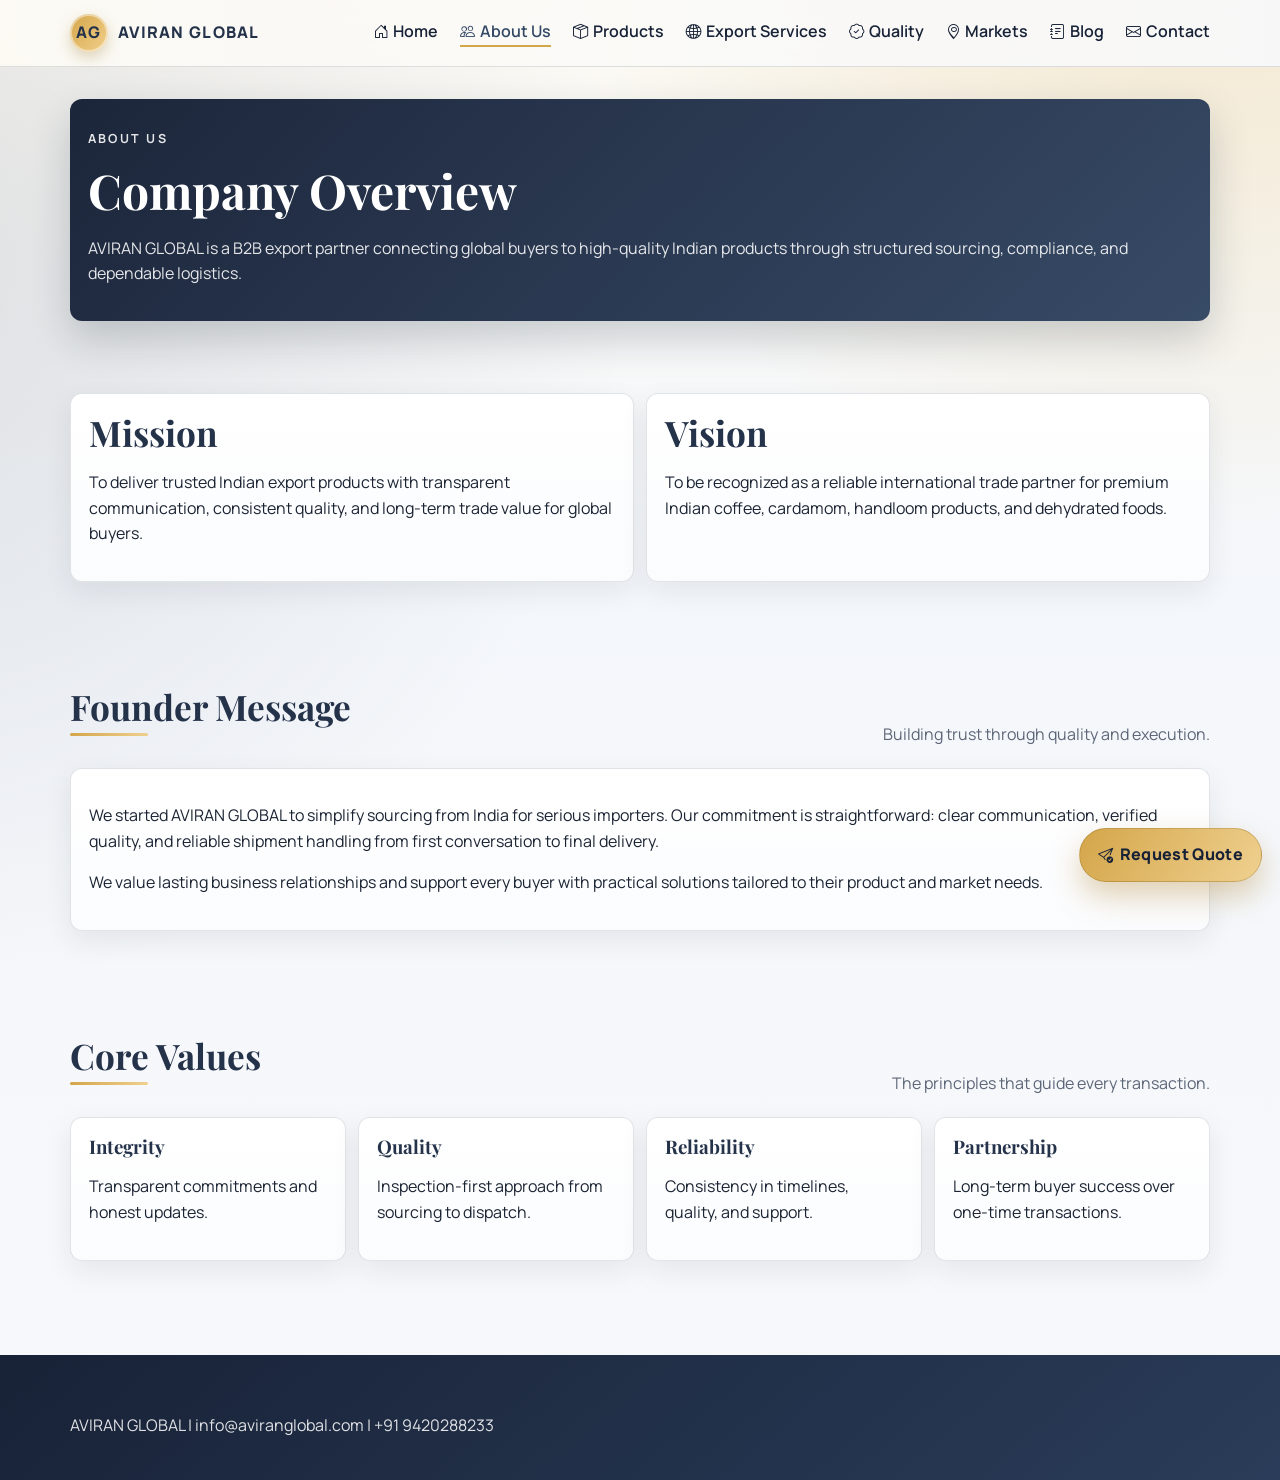
==== about.html @ 0779ff57 "Add new pages and lead handling functionality - Implement lead-handler.php for processing lead submi" ====
<!DOCTYPE html>
<html lang="en">
<head>
  <meta charset="UTF-8" />
  <meta name="viewport" content="width=device-width, initial-scale=1.0" />
  <title>About Us | AVIRAN GLOBAL</title>
  <meta name="description" content="Learn about AVIRAN GLOBAL, our mission, vision, founder message, and core values that drive trusted international exports from India." />
  <meta name="keywords" content="About AVIRAN GLOBAL, export company India, mission vision export, founder message" />
  <meta name="author" content="AVIRAN GLOBAL" />
  <meta name="robots" content="index, follow" />
  <meta name="theme-color" content="#24324A" />
  <link rel="canonical" href="https://www.aviranglobal.com/about.html" />
  <meta property="og:type" content="website" />
  <meta property="og:site_name" content="AVIRAN GLOBAL" />
  <meta property="og:title" content="About Us | AVIRAN GLOBAL" />
  <meta property="og:description" content="Trusted B2B export partner connecting global buyers with premium Indian products." />
  <meta property="og:url" content="https://www.aviranglobal.com/about.html" />
  <meta property="og:locale" content="en_US" />
  <meta name="twitter:card" content="summary_large_image" />
  <meta name="twitter:title" content="About Us | AVIRAN GLOBAL" />
  <meta name="twitter:description" content="Our story, values, and commitment to quality exports for global buyers." />
  <link rel="preconnect" href="https://fonts.googleapis.com" />
  <link rel="preconnect" href="https://fonts.gstatic.com" crossorigin />
  <link href="https://fonts.googleapis.com/css2?family=Manrope:wght@400;500;600;700;800&family=Playfair+Display:wght@600;700;800&display=swap" rel="stylesheet" />
  <link rel="stylesheet" href="assets/css/styles.css" />
  <link rel="icon" type="image/svg+xml" href="assets/img/favicon.svg" />
  <link rel="shortcut icon" href="assets/img/favicon.svg" />
</head>
<body>
  <header class="site-header">
    <div class="container nav-wrap">
      <a href="index.html" class="brand"><span class="brand-mark">AG</span><span>AVIRAN GLOBAL</span></a>
      <button class="menu-toggle" aria-expanded="false" data-menu-toggle>Menu</button>
      <nav class="main-nav" data-nav>
        <a href="index.html">Home</a><a class="active" href="about.html">About Us</a><a href="products.html">Products</a><a href="export-services.html">Export Services</a><a href="quality-assurance.html">Quality</a><a href="markets.html">Markets</a><a href="blog.html">Blog</a><a href="contact.html">Contact</a>
      </nav>
    </div>
  </header>

  <main>
    <section class="page-hero">
      <div class="container"><article class="card reveal"><p class="eyebrow">About Us</p><h1>Company Overview</h1><p>AVIRAN GLOBAL is a B2B export partner connecting global buyers to high-quality Indian products through structured sourcing, compliance, and dependable logistics.</p></article></div>
    </section>

    <section>
      <div class="container grid-2 reveal">
        <article class="card"><h2>Mission</h2><p>To deliver trusted Indian export products with transparent communication, consistent quality, and long-term trade value for global buyers.</p></article>
        <article class="card"><h2>Vision</h2><p>To be recognized as a reliable international trade partner for premium Indian coffee, cardamom, handloom products, and dehydrated foods.</p></article>
      </div>
    </section>

    <section>
      <div class="container reveal">
        <div class="section-head"><h2>Founder Message</h2><p>Building trust through quality and execution.</p></div>
        <article class="card"><p>We started AVIRAN GLOBAL to simplify sourcing from India for serious importers. Our commitment is straightforward: clear communication, verified quality, and reliable shipment handling from first conversation to final delivery.</p><p>We value lasting business relationships and support every buyer with practical solutions tailored to their product and market needs.</p></article>
      </div>
    </section>

    <section>
      <div class="container reveal">
        <div class="section-head"><h2>Core Values</h2><p>The principles that guide every transaction.</p></div>
        <div class="grid-4">
          <article class="card"><h3>Integrity</h3><p>Transparent commitments and honest updates.</p></article>
          <article class="card"><h3>Quality</h3><p>Inspection-first approach from sourcing to dispatch.</p></article>
          <article class="card"><h3>Reliability</h3><p>Consistency in timelines, quality, and support.</p></article>
          <article class="card"><h3>Partnership</h3><p>Long-term buyer success over one-time transactions.</p></article>
        </div>
      </div>
    </section>
  </main>

  <footer class="site-footer"><div class="container"><p>AVIRAN GLOBAL | info@aviranglobal.com | +91 9420288233</p></div></footer>
  <script src="assets/js/main.js"></script>
</body>
</html>
---- assets/css/styles.css ----
:root {
  --navy: #24324a;
  --navy-deep: #182237;
  --navy-soft: #334865;
  --gold: #d4a64a;
  --gold-soft: #efd08f;
  --white: #ffffff;
  --light: #f7f8fa;
  --light-warm: #fcfaf4;
  --text: #1b2433;
  --muted: #5d6677;
  --success: #2d8a5b;
  --radius: 18px;
  --radius-sm: 12px;
  --shadow: 0 18px 46px rgba(22, 35, 56, 0.14);
  --shadow-soft: 0 10px 28px rgba(20, 34, 55, 0.08);
  --container: min(1140px, 92vw);
}

* {
  box-sizing: border-box;
}

html {
  scroll-behavior: smooth;
}

body {
  margin: 0;
  font-family: "Manrope", "Segoe UI", sans-serif;
  color: var(--text);
  background:
    radial-gradient(circle at 95% -8%, rgba(212, 166, 74, 0.24), transparent 33%),
    radial-gradient(circle at -8% 18%, rgba(36, 50, 74, 0.12), transparent 40%),
    linear-gradient(180deg, var(--light-warm) 0%, #f4f7fb 40%, var(--light) 100%);
  line-height: 1.6;
}

img {
  max-width: 100%;
  display: block;
}

a {
  color: inherit;
  text-decoration: none;
}

.link-with-icon {
  display: inline-flex;
  align-items: center;
  gap: 0.4rem;
}

.link-with-icon .bi {
  font-size: 0.95em;
  line-height: 1;
}

.container {
  width: var(--container);
  margin: 0 auto;
}

.site-header {
  position: sticky;
  top: 0;
  z-index: 40;
  backdrop-filter: blur(12px);
  background: linear-gradient(90deg, rgba(252, 250, 244, 0.92), rgba(247, 248, 250, 0.92));
  border-bottom: 1px solid rgba(36, 50, 74, 0.14);
}

.nav-wrap {
  display: flex;
  align-items: center;
  justify-content: space-between;
  padding: 14px 0;
}

.brand {
  display: flex;
  gap: 10px;
  align-items: center;
  font-weight: 800;
  letter-spacing: 0.08em;
  color: var(--navy);
}

.brand-mark {
  width: 38px;
  height: 38px;
  border-radius: 50%;
  background: linear-gradient(130deg, var(--gold), #f2d08c);
  display: grid;
  place-items: center;
  color: var(--navy);
  font-weight: 900;
  box-shadow: inset 0 0 0 2px rgba(255, 255, 255, 0.45), 0 6px 14px rgba(149, 111, 29, 0.28);
}

.main-nav {
  display: flex;
  gap: 22px;
  align-items: center;
  color: var(--navy);
  font-weight: 600;
}

.main-nav a {
  position: relative;
  padding-bottom: 3px;
  color: var(--navy-deep);
}

.main-nav a.link-with-icon {
  gap: 0.3rem;
}

.main-nav a::after {
  content: "";
  position: absolute;
  left: 0;
  bottom: 0;
  width: 0;
  height: 2px;
  background: var(--gold);
  transition: width 0.3s ease;
}

.main-nav a:hover::after,
.main-nav a.active::after {
  width: 100%;
}

.main-nav a:hover,
.main-nav a.active {
  color: var(--navy-soft);
}

.menu-toggle {
  display: none;
  border: 1px solid rgba(36, 50, 74, 0.3);
  background: var(--white);
  padding: 10px 14px;
  border-radius: 10px;
  font-weight: 700;
}

.btn {
  display: inline-block;
  padding: 12px 18px;
  border-radius: 999px;
  font-weight: 700;
  border: 2px solid transparent;
  transition: transform 0.2s ease, box-shadow 0.2s ease, background 0.2s ease;
}

.btn.link-with-icon {
  display: inline-flex;
  align-items: center;
  justify-content: center;
  gap: 0.45rem;
}

.btn:hover {
  transform: translateY(-2px);
  box-shadow: 0 10px 20px rgba(36, 50, 74, 0.15);
}

.btn-primary {
  background: linear-gradient(120deg, var(--gold) 0%, var(--gold-soft) 100%);
  color: var(--navy-deep);
  box-shadow: 0 12px 24px rgba(180, 134, 40, 0.28);
}

.btn-secondary {
  border-color: rgba(24, 34, 55, 0.72);
  color: var(--navy-deep);
  background: rgba(255, 255, 255, 0.9);
}

.hero {
  padding: 36px 0 25px;
}

.hero-grid {
  display: grid;
  grid-template-columns: 1.1fr 0.9fr;
  gap: 24px;
  align-items: stretch;
}

.hero-copy {
  background: linear-gradient(155deg, rgba(24, 34, 55, 0.98), rgba(34, 50, 79, 0.95));
  border-radius: var(--radius);
  color: var(--white);
  padding: 40px;
  box-shadow: var(--shadow);
  position: relative;
  overflow: hidden;
}

.hero-copy::before {
  content: "";
  position: absolute;
  width: 260px;
  height: 260px;
  right: -80px;
  top: -60px;
  background: radial-gradient(circle, rgba(212, 166, 74, 0.3), transparent 70%);
}

.hero-copy::after {
  content: "";
  position: absolute;
  inset: 0;
  background: linear-gradient(120deg, transparent 0%, rgba(255, 255, 255, 0.04) 55%, transparent 100%);
  pointer-events: none;
}

.eyebrow {
  text-transform: uppercase;
  font-weight: 700;
  letter-spacing: 0.18em;
  color: rgba(255, 255, 255, 0.76);
  font-size: 0.78rem;
}

h1,
h2,
h3,
h4 {
  font-family: "Playfair Display", Georgia, serif;
  line-height: 1.2;
  margin: 0 0 12px;
}

h1 {
  font-size: clamp(2rem, 4vw, 3rem);
}

h2 {
  font-size: clamp(1.65rem, 3vw, 2.2rem);
  color: var(--navy);
}

.hero p {
  color: rgba(255, 255, 255, 0.86);
  margin-bottom: 22px;
}

.hero-actions {
  display: flex;
  flex-wrap: wrap;
  gap: 12px;
}

.hero-visual {
  border-radius: var(--radius);
  min-height: 100%;
  padding: 22px;
  background: linear-gradient(165deg, #ffffff 0%, #edf3fb 65%, #fdf6e7 100%);
  border: 1px solid rgba(36, 50, 74, 0.14);
  box-shadow: var(--shadow);
  display: flex;
  flex-direction: column;
  gap: 10px;
}

.hero-photo-wrap {
  border-radius: 12px;
  overflow: hidden;
  border: 1px solid rgba(36, 50, 74, 0.16);
  margin-bottom: 6px;
}

.hero-photo {
  width: 100%;
  height: 168px;
  object-fit: cover;
  object-position: center;
  display: block;
}

.hero-photo-strip {
  display: grid;
  grid-template-columns: repeat(2, 1fr);
  gap: 8px;
}

.hero-photo-sm {
  width: 100%;
  height: 88px;
  border-radius: 10px;
  object-fit: cover;
  border: 1px solid rgba(36, 50, 74, 0.14);
}

.hero-visual h2 {
  margin-top: 2px;
}

.hero-visual p {
  color: #354760;
  margin: 0;
}

.stat-grid {
  display: grid;
  grid-template-columns: repeat(2, 1fr);
  gap: 12px;
  margin-top: 8px;
}

.stat {
  border-radius: var(--radius-sm);
  background: linear-gradient(180deg, #ffffff, #f6f9ff);
  border: 1px solid rgba(36, 50, 74, 0.14);
  padding: 14px;
}

.stat strong {
  display: block;
  font-size: 1.3rem;
  color: var(--navy);
}

.quick-cta {
  margin: 24px 0 0;
  background: linear-gradient(140deg, rgba(19, 30, 50, 0.92), rgba(33, 47, 73, 0.9));
  border: 1px solid rgba(212, 166, 74, 0.5);
  border-radius: var(--radius-sm);
  padding: 18px;
  box-shadow: 0 12px 26px rgba(8, 15, 28, 0.35);
}

.quick-cta strong {
  color: #f5dba8;
  font-size: 1.02rem;
}

.quick-cta p {
  color: rgba(255, 255, 255, 0.88);
  margin: 8px 0 14px;
}

.quick-cta .btn-primary {
  box-shadow: none;
}

.trust-strip-wrap {
  padding: 18px 0 26px;
}

.trust-strip {
  border: 1px solid rgba(36, 50, 74, 0.14);
  border-radius: var(--radius-sm);
  padding: 16px 18px;
  background: linear-gradient(120deg, #fef8ea 0%, #ffffff 45%, #edf3fb 100%);
  box-shadow: var(--shadow-soft);
  display: flex;
  gap: 14px;
  justify-content: space-between;
  align-items: center;
  flex-wrap: wrap;
}

.trust-strip p {
  margin: 0;
  color: var(--navy-deep);
}

.trust-points {
  display: flex;
  gap: 8px;
  flex-wrap: wrap;
}

.trust-points span {
  padding: 7px 11px;
  border-radius: 999px;
  border: 1px solid rgba(36, 50, 74, 0.16);
  background: rgba(255, 255, 255, 0.82);
  color: var(--navy);
  font-weight: 700;
  font-size: 0.84rem;
}

main section {
  padding: 52px 0;
}

.section-soft {
  background: linear-gradient(180deg, rgba(255, 255, 255, 0.72), rgba(247, 250, 255, 0.72));
  border-top: 1px solid rgba(36, 50, 74, 0.06);
  border-bottom: 1px solid rgba(36, 50, 74, 0.06);
}

.section-head {
  display: flex;
  justify-content: space-between;
  gap: 20px;
  align-items: end;
  margin-bottom: 20px;
}

.section-head h2 {
  position: relative;
  padding-bottom: 8px;
}

.section-head h2::after {
  content: "";
  position: absolute;
  left: 0;
  bottom: 0;
  width: 78px;
  height: 3px;
  border-radius: 999px;
  background: linear-gradient(90deg, var(--gold), var(--gold-soft));
}

.section-head p {
  margin: 0;
  max-width: 650px;
  color: var(--muted);
}

.grid-3,
.grid-4,
.grid-2 {
  display: grid;
  gap: 12px;
}

.grid-4 {
  grid-template-columns: repeat(4, 1fr);
}

.grid-3 {
  grid-template-columns: repeat(3, 1fr);
}

.grid-2 {
  grid-template-columns: repeat(2, 1fr);
}

.card {
  background: linear-gradient(180deg, #ffffff 0%, #fbfcfe 100%);
  border: 1px solid rgba(36, 50, 74, 0.13);
  border-radius: var(--radius-sm);
  padding: 18px;
  box-shadow: var(--shadow-soft);
  transition: transform 0.25s ease, box-shadow 0.25s ease, border-color 0.25s ease;
}

.card:hover {
  transform: translateY(-2px);
  border-color: rgba(36, 50, 74, 0.24);
  box-shadow: 0 13px 26px rgba(18, 31, 53, 0.1);
}

.card h3 {
  color: var(--navy);
  margin-bottom: 10px;
}

.card ul {
  margin: 0;
  padding-left: 18px;
  color: var(--muted);
}

.badge {
  display: inline-block;
  padding: 6px 10px;
  border-radius: 999px;
  font-weight: 700;
  font-size: 0.76rem;
  letter-spacing: 0.08em;
  text-transform: uppercase;
  background: linear-gradient(120deg, #f8e2b8, #f4dca7);
  color: #6d4e12;
  border: 1px solid rgba(161, 117, 30, 0.2);
}

.badge .bi {
  margin-right: 0.35rem;
  font-size: 0.95em;
  vertical-align: -0.05em;
}

.section-head h2 .bi {
  margin-right: 0.45rem;
  font-size: 0.9em;
  color: #8c671f;
  vertical-align: 0.05em;
}

.product-card {
  display: flex;
  flex-direction: column;
  height: 100%;
}

.product-thumb {
  width: 100%;
  height: 126px;
  object-fit: cover;
  object-position: center;
  border-radius: 10px;
  margin-bottom: 12px;
  border: 1px solid rgba(36, 50, 74, 0.12);
  filter: saturate(0.92) contrast(1.03);
}

.product-card h3 {
  min-height: 58px;
}

.product-card ul {
  flex: 1;
}

.product-card-action {
  margin: 14px 0 0;
}

.product-card-action .btn {
  min-width: 140px;
  text-align: center;
}

.product-page-thumb {
  width: 100%;
  height: 180px;
  object-fit: cover;
  object-position: center;
  border-radius: 10px;
  margin-bottom: 12px;
  border: 1px solid rgba(36, 50, 74, 0.12);
  filter: saturate(0.92) contrast(1.03);
}

.market-map {
  background: linear-gradient(155deg, #ffffff 0%, #eef3fb 62%, #fff7e7 100%);
  border-radius: var(--radius-sm);
  padding: 26px;
  border: 1px solid rgba(36, 50, 74, 0.14);
  position: relative;
}

.market-map::before {
  content: "";
  position: absolute;
  inset: 8px;
  border: 1px dashed rgba(36, 50, 74, 0.18);
  border-radius: 14px;
  pointer-events: none;
}

.market-map iframe,
.market-map p,
.market-map a {
  position: relative;
  z-index: 2;
}

.region-list {
  display: grid;
  grid-template-columns: repeat(5, 1fr);
  gap: 10px;
  margin-top: 18px;
}

.region-list span {
  text-align: center;
  padding: 10px;
  background: var(--white);
  border-radius: 10px;
  border: 1px solid rgba(36, 50, 74, 0.1);
  font-weight: 600;
}

.market-showcase {
  display: grid;
  grid-template-columns: 1.2fr 0.8fr;
  gap: 12px;
}

.world-stage {
  position: relative;
  min-height: 300px;
  border-radius: var(--radius-sm);
  border: 1px solid rgba(36, 50, 74, 0.16);
  background:
    linear-gradient(165deg, #f7fbff 0%, #edf4ff 60%, #fff7e8 100%),
    repeating-linear-gradient(
      90deg,
      rgba(36, 50, 74, 0.06) 0,
      rgba(36, 50, 74, 0.06) 1px,
      transparent 1px,
      transparent 40px
    ),
    repeating-linear-gradient(
      0deg,
      rgba(36, 50, 74, 0.05) 0,
      rgba(36, 50, 74, 0.05) 1px,
      transparent 1px,
      transparent 34px
    );
  box-shadow: var(--shadow-soft);
  overflow: hidden;
}

.map-glow {
  position: absolute;
  width: 320px;
  height: 320px;
  right: -90px;
  top: -90px;
  background: radial-gradient(circle, rgba(212, 166, 74, 0.16), transparent 72%);
  z-index: 1;
}

.world-map-real {
  position: absolute;
  inset: 12px;
  width: calc(100% - 24px);
  height: calc(100% - 24px);
  display: block;
  z-index: 2;
  object-fit: contain;
  filter: contrast(1.14) saturate(0.55) brightness(0.95);
  opacity: 0.86;
}

.trade-chip {
  position: absolute;
  right: 14px;
  top: 14px;
  display: inline-flex;
  gap: 0.35rem;
  align-items: center;
  padding: 7px 10px;
  border-radius: 999px;
  background: rgba(24, 34, 55, 0.9);
  color: #f2d9a6;
  border: 1px solid rgba(212, 166, 74, 0.45);
  font-size: 0.74rem;
  font-weight: 700;
  z-index: 5;
}

.market-side {
  border-radius: var(--radius-sm);
  border: 1px solid rgba(36, 50, 74, 0.14);
  background: linear-gradient(160deg, #ffffff 0%, #f1f6ff 60%, #fff8ea 100%);
  box-shadow: var(--shadow-soft);
  padding: 20px;
  display: flex;
  flex-direction: column;
  gap: 14px;
}

.modern-regions {
  grid-template-columns: 1fr;
  gap: 8px;
}

.modern-regions span {
  display: inline-flex;
  align-items: center;
  justify-content: flex-start;
  gap: 0.45rem;
}

.spotlight-grid {
  display: grid;
  grid-template-columns: repeat(3, 1fr);
  gap: 12px;
}

.spotlight-card {
  padding: 20px;
  border-radius: var(--radius-sm);
  border: 1px solid rgba(36, 50, 74, 0.15);
  background: linear-gradient(160deg, #ffffff 0%, #f2f7ff 64%, #fef5e2 100%);
  box-shadow: var(--shadow-soft);
}

.spotlight-card h3 {
  color: var(--navy-deep);
}

.spotlight-card p {
  color: var(--muted);
}

.timeline {
  counter-reset: steps;
  display: grid;
  gap: 14px;
}

.timeline-item {
  position: relative;
  background: linear-gradient(90deg, #ffffff, #f7faff);
  border: 1px solid rgba(36, 50, 74, 0.14);
  border-radius: 12px;
  padding: 16px 18px 16px 58px;
}

.timeline-item::before {
  counter-increment: steps;
  content: counter(steps);
  position: absolute;
  left: 14px;
  top: 50%;
  transform: translateY(-50%);
  width: 30px;
  height: 30px;
  border-radius: 50%;
  background: var(--navy);
  color: var(--white);
  display: grid;
  place-items: center;
  font-weight: 800;
}

.timeline-modern {
  grid-template-columns: repeat(3, minmax(0, 1fr));
  gap: 12px;
}

.timeline-modern .timeline-item {
  padding: 16px;
  min-height: 172px;
  display: flex;
  flex-direction: column;
  background: linear-gradient(160deg, #ffffff 0%, #f3f8ff 60%, #fff7e9 100%);
}

.timeline-modern .timeline-item::before {
  top: 14px;
  left: auto;
  right: 14px;
  transform: none;
  background: rgba(24, 34, 55, 0.9);
}

.timeline-modern .timeline-item h3 {
  margin: 10px 0 8px;
  font-size: 1.06rem;
  color: var(--navy-deep);
}

.timeline-modern .timeline-item p {
  margin: 0;
  color: var(--muted);
  font-size: 0.94rem;
}

.process-icon {
  width: 38px;
  height: 38px;
  border-radius: 50%;
  display: inline-flex;
  align-items: center;
  justify-content: center;
  background: linear-gradient(130deg, var(--gold), #f3d495);
  color: var(--navy-deep);
  border: 1px solid rgba(143, 102, 21, 0.25);
}

.cert-list {
  display: flex;
  flex-wrap: wrap;
  gap: 10px;
}

.cert-item {
  padding: 10px 14px;
  border-radius: 999px;
  background: linear-gradient(120deg, rgba(36, 50, 74, 0.1), rgba(36, 50, 74, 0.05));
  color: var(--navy);
  font-weight: 700;
  border: 1px solid rgba(36, 50, 74, 0.1);
}

form {
  display: grid;
  gap: 12px;
}

.form-grid {
  display: grid;
  grid-template-columns: repeat(2, 1fr);
  gap: 12px;
}

label {
  display: block;
  font-weight: 600;
  margin-bottom: 5px;
}

input,
select,
textarea {
  width: 100%;
  border: 1px solid rgba(36, 50, 74, 0.2);
  border-radius: 10px;
  padding: 11px 12px;
  font: inherit;
  background: #ffffff;
  transition: border-color 0.2s ease, box-shadow 0.2s ease;
}

input:focus,
select:focus,
textarea:focus {
  outline: none;
  border-color: rgba(212, 166, 74, 0.88);
  box-shadow: 0 0 0 3px rgba(212, 166, 74, 0.2);
}

textarea {
  min-height: 120px;
  resize: vertical;
}

.site-footer {
  margin-top: 42px;
  background: linear-gradient(140deg, #182237 0%, #22314a 56%, #2a3c59 100%);
  color: rgba(255, 255, 255, 0.86);
  padding: 42px 0 26px;
}

.footer-grid {
  display: grid;
  grid-template-columns: 1.3fr 1fr 1fr 1fr;
  gap: 20px;
}

.site-footer h4 {
  color: #f4dca9;
  margin-bottom: 10px;
}

.site-footer ul {
  list-style: none;
  padding: 0;
  margin: 0;
}

.site-footer li {
  margin: 6px 0;
}

.footer-bottom {
  margin-top: 20px;
  padding-top: 18px;
  border-top: 1px solid rgba(255, 255, 255, 0.16);
  font-size: 0.9rem;
}

.reveal {
  opacity: 0;
  transform: translateY(18px);
  transition: opacity 0.7s ease, transform 0.7s ease;
}

.reveal.show {
  opacity: 1;
  transform: translateY(0);
}

.page-hero {
  padding: 32px 0 20px;
}

.page-hero .card {
  background: linear-gradient(135deg, rgba(24, 34, 55, 0.98), rgba(45, 65, 95, 0.95));
  color: var(--white);
  border: none;
  box-shadow: 0 18px 40px rgba(22, 33, 52, 0.2);
}

.page-hero .card p {
  color: rgba(255, 255, 255, 0.88);
}

.notice {
  padding: 12px;
  border-radius: 10px;
  background: #edf8f2;
  border: 1px solid #d1eddc;
  color: #1d6f45;
  font-weight: 700;
  display: none;
}

.notice.show {
  display: block;
}

.blog-card,
.blog-detail {
  overflow: hidden;
}

.blog-detail-layout {
  display: grid;
  grid-template-columns: 1.35fr 0.65fr;
  gap: 12px;
}

.blog-image {
  width: 100%;
  height: 190px;
  object-fit: cover;
  border-radius: 10px;
  border: 1px solid rgba(36, 50, 74, 0.12);
  margin-bottom: 12px;
}

.blog-meta {
  margin: 0 0 8px;
  color: var(--muted);
  font-size: 0.86rem;
  font-weight: 700;
  letter-spacing: 0.02em;
}

.blog-detail {
  max-width: 900px;
}

.blog-detail h2 {
  margin-top: 4px;
}

.blog-detail p {
  color: #32465f;
}

.blog-side-list h3 {
  margin-bottom: 10px;
}

.blog-side-list ul {
  list-style: none;
  padding: 0;
  margin: 0;
  display: grid;
  gap: 10px;
}

.blog-side-list li {
  padding: 10px;
  border-radius: 10px;
  border: 1px solid rgba(36, 50, 74, 0.12);
  background: linear-gradient(160deg, #ffffff, #f4f8ff);
}

.blog-side-list a {
  font-weight: 700;
  color: var(--navy-deep);
  display: block;
  margin-bottom: 4px;
}

.blog-side-list small {
  color: var(--muted);
}

.hero-photo,
.hero-photo-sm,
.product-thumb,
.product-page-thumb,
.blog-image {
  transition: transform 0.45s ease, filter 0.45s ease;
}

.card:hover .product-thumb,
.card:hover .product-page-thumb,
.card:hover .blog-image,
.hero-photo-wrap:hover .hero-photo,
.hero-photo-strip:hover .hero-photo-sm {
  transform: scale(1.025);
}

.icon-label {
  display: inline-flex;
  align-items: center;
  gap: 0.45rem;
}

.contact-actions {
  margin: 6px 0 14px;
}

.lead-modal {
  position: fixed;
  inset: 0;
  background: rgba(16, 26, 42, 0.64);
  display: none;
  align-items: center;
  justify-content: center;
  z-index: 120;
  padding: 18px;
}

.lead-modal.open {
  display: flex;
}

.lead-modal-card {
  width: min(520px, 95vw);
  background: #ffffff;
  border-radius: 14px;
  border: 1px solid rgba(36, 50, 74, 0.18);
  box-shadow: 0 20px 46px rgba(16, 28, 44, 0.22);
  padding: 18px;
}

.lead-modal-actions {
  display: flex;
  gap: 10px;
  flex-wrap: wrap;
  margin-top: 8px;
}

.success-modal {
  position: fixed;
  inset: 0;
  display: none;
  align-items: center;
  justify-content: center;
  padding: 18px;
  background: rgba(16, 26, 42, 0.56);
  z-index: 130;
}

.success-modal.open {
  display: flex;
  animation: fadeInSoft 0.25s ease;
}

.success-modal-card {
  width: min(460px, 95vw);
  background: #ffffff;
  border-radius: 14px;
  border: 1px solid rgba(36, 50, 74, 0.16);
  box-shadow: 0 22px 44px rgba(12, 24, 39, 0.24);
  text-align: center;
  padding: 20px 18px;
  animation: popInScale 0.32s ease;
}

.success-icon-wrap {
  position: relative;
  width: 68px;
  height: 68px;
  margin: 4px auto 10px;
  display: grid;
  place-items: center;
}

.success-icon {
  font-size: 2.35rem;
  color: #219a62;
  filter: drop-shadow(0 6px 12px rgba(33, 154, 98, 0.3));
  animation: pulseSuccess 1.2s ease;
}

.success-particles {
  position: absolute;
  inset: 0;
}

.success-particles span {
  position: absolute;
  width: 7px;
  height: 7px;
  border-radius: 50%;
  background: var(--gold);
  opacity: 0;
  animation: popParticle 0.9s ease forwards;
}

.success-particles span:nth-child(1) { left: 6px; top: 32px; animation-delay: 0.04s; }
.success-particles span:nth-child(2) { left: 18px; top: 10px; animation-delay: 0.08s; }
.success-particles span:nth-child(3) { left: 46px; top: 8px; animation-delay: 0.12s; }
.success-particles span:nth-child(4) { left: 58px; top: 30px; animation-delay: 0.16s; }
.success-particles span:nth-child(5) { left: 46px; top: 52px; animation-delay: 0.2s; }
.success-particles span:nth-child(6) { left: 18px; top: 54px; animation-delay: 0.24s; }

@keyframes fadeInSoft {
  from { opacity: 0; }
  to { opacity: 1; }
}

@keyframes popInScale {
  from { opacity: 0; transform: scale(0.93); }
  to { opacity: 1; transform: scale(1); }
}

@keyframes pulseSuccess {
  0% { transform: scale(0.65); opacity: 0; }
  60% { transform: scale(1.1); opacity: 1; }
  100% { transform: scale(1); opacity: 1; }
}

@keyframes popParticle {
  0% { opacity: 0; transform: scale(0.3) translate(0, 0); }
  30% { opacity: 1; }
  100% { opacity: 0; transform: scale(1) translate(0, -14px); }
}

.floating-quote-cta {
  position: fixed;
  right: 18px;
  bottom: 18px;
  z-index: 60;
  background: linear-gradient(120deg, var(--gold) 0%, var(--gold-soft) 100%);
  color: var(--navy-deep);
  font-weight: 800;
  letter-spacing: 0.02em;
  padding: 13px 18px;
  border-radius: 999px;
  box-shadow: 0 14px 30px rgba(169, 124, 34, 0.34);
  border: 1px solid rgba(120, 90, 24, 0.28);
  transition: transform 0.2s ease, box-shadow 0.2s ease;
}

.floating-quote-cta:hover {
  transform: translateY(-2px);
  box-shadow: 0 18px 34px rgba(169, 124, 34, 0.38);
}

@media (max-width: 1024px) {
  .hero-grid,
  .grid-4,
  .spotlight-grid,
  .market-showcase,
  .timeline-modern {
    grid-template-columns: repeat(2, 1fr);
  }

  .footer-grid {
    grid-template-columns: repeat(2, 1fr);
  }

  .region-list {
    grid-template-columns: repeat(3, 1fr);
  }
}

@media (max-width: 760px) {
  .menu-toggle {
    display: inline-block;
  }

  .main-nav {
    position: absolute;
    left: 4vw;
    right: 4vw;
    top: 72px;
    background: linear-gradient(180deg, #ffffff, #f5f7fb);
    border: 1px solid rgba(36, 50, 74, 0.16);
    border-radius: 12px;
    box-shadow: var(--shadow);
    padding: 16px;
    flex-direction: column;
    align-items: flex-start;
    display: none;
  }

  .main-nav.open {
    display: flex;
  }

  .hero-grid,
  .grid-3,
  .grid-2,
  .grid-4,
  .spotlight-grid,
  .market-showcase,
  .timeline-modern,
  .blog-detail-layout,
  .form-grid,
  .footer-grid,
  .region-list {
    grid-template-columns: 1fr;
  }

  .world-stage {
    min-height: 260px;
  }

  .hero-copy,
  .hero-visual {
    padding: 26px;
  }

  .hero-photo {
    height: 170px;
  }

  .hero-photo-sm {
    height: 82px;
  }

  .floating-quote-cta {
    right: 12px;
    bottom: 12px;
    padding: 12px 15px;
    font-size: 0.92rem;
  }

  main section {
    padding: 38px 0;
  }
}
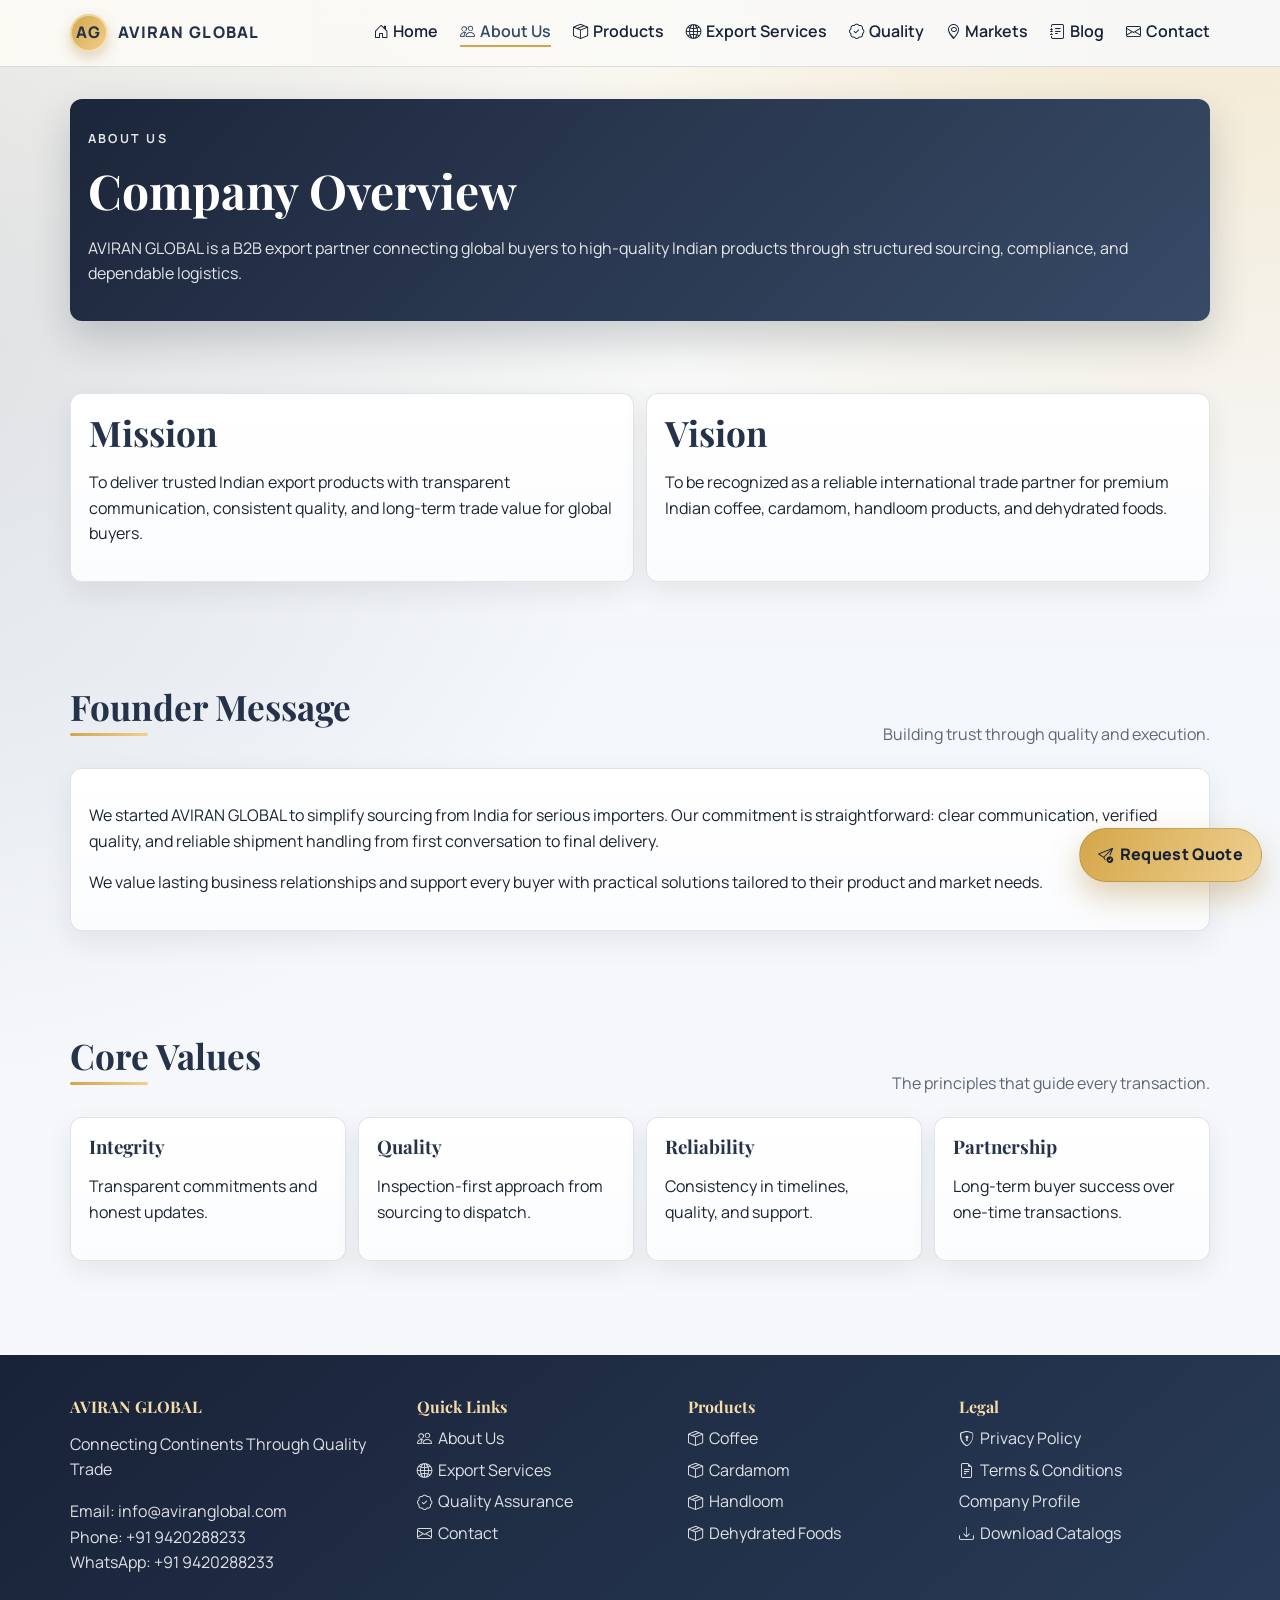
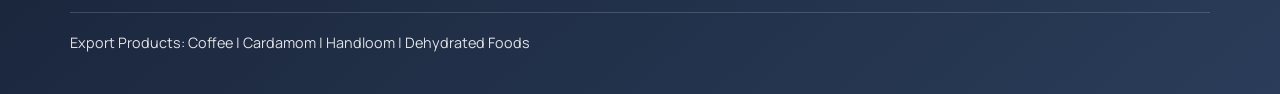
==== commit 49703f3e: "Apply unified footer across site pages" ====
--- a/about.html
+++ b/about.html
@@ -69,7 +69,45 @@
     </section>
   </main>
 
-  <footer class="site-footer"><div class="container"><p>AVIRAN GLOBAL | info@aviranglobal.com | +91 9420288233</p></div></footer>
+  <footer class="site-footer">
+    <div class="container">
+      <div class="footer-grid">
+        <div>
+          <h4>AVIRAN GLOBAL</h4>
+          <p>Connecting Continents Through Quality Trade</p>
+          <p>Email: info@aviranglobal.com<br />Phone: +91 9420288233<br />WhatsApp: +91 9420288233</p>
+        </div>
+        <div>
+          <h4>Quick Links</h4>
+          <ul>
+            <li><a href="about.html">About Us</a></li>
+            <li><a href="export-services.html">Export Services</a></li>
+            <li><a href="quality-assurance.html">Quality Assurance</a></li>
+            <li><a href="contact.html">Contact</a></li>
+          </ul>
+        </div>
+        <div>
+          <h4>Products</h4>
+          <ul>
+            <li><a href="products.html">Coffee</a></li>
+            <li><a href="products.html">Cardamom</a></li>
+            <li><a href="products.html">Handloom</a></li>
+            <li><a href="products.html">Dehydrated Foods</a></li>
+          </ul>
+        </div>
+        <div>
+          <h4>Legal</h4>
+          <ul>
+            <li><a href="privacy-policy.html">Privacy Policy</a></li>
+            <li><a href="terms-conditions.html">Terms & Conditions</a></li>
+            <li><a href="catalogs/company-profile.pdf" download>Company Profile</a></li>
+            <li><a href="catalogs/coffee-catalog.pdf" download>Download Catalogs</a></li>
+          </ul>
+        </div>
+      </div>
+      <p class="footer-bottom">Export Products: Coffee | Cardamom | Handloom | Dehydrated Foods</p>
+    </div>
+  </footer>
   <script src="assets/js/main.js"></script>
 </body>
 </html>
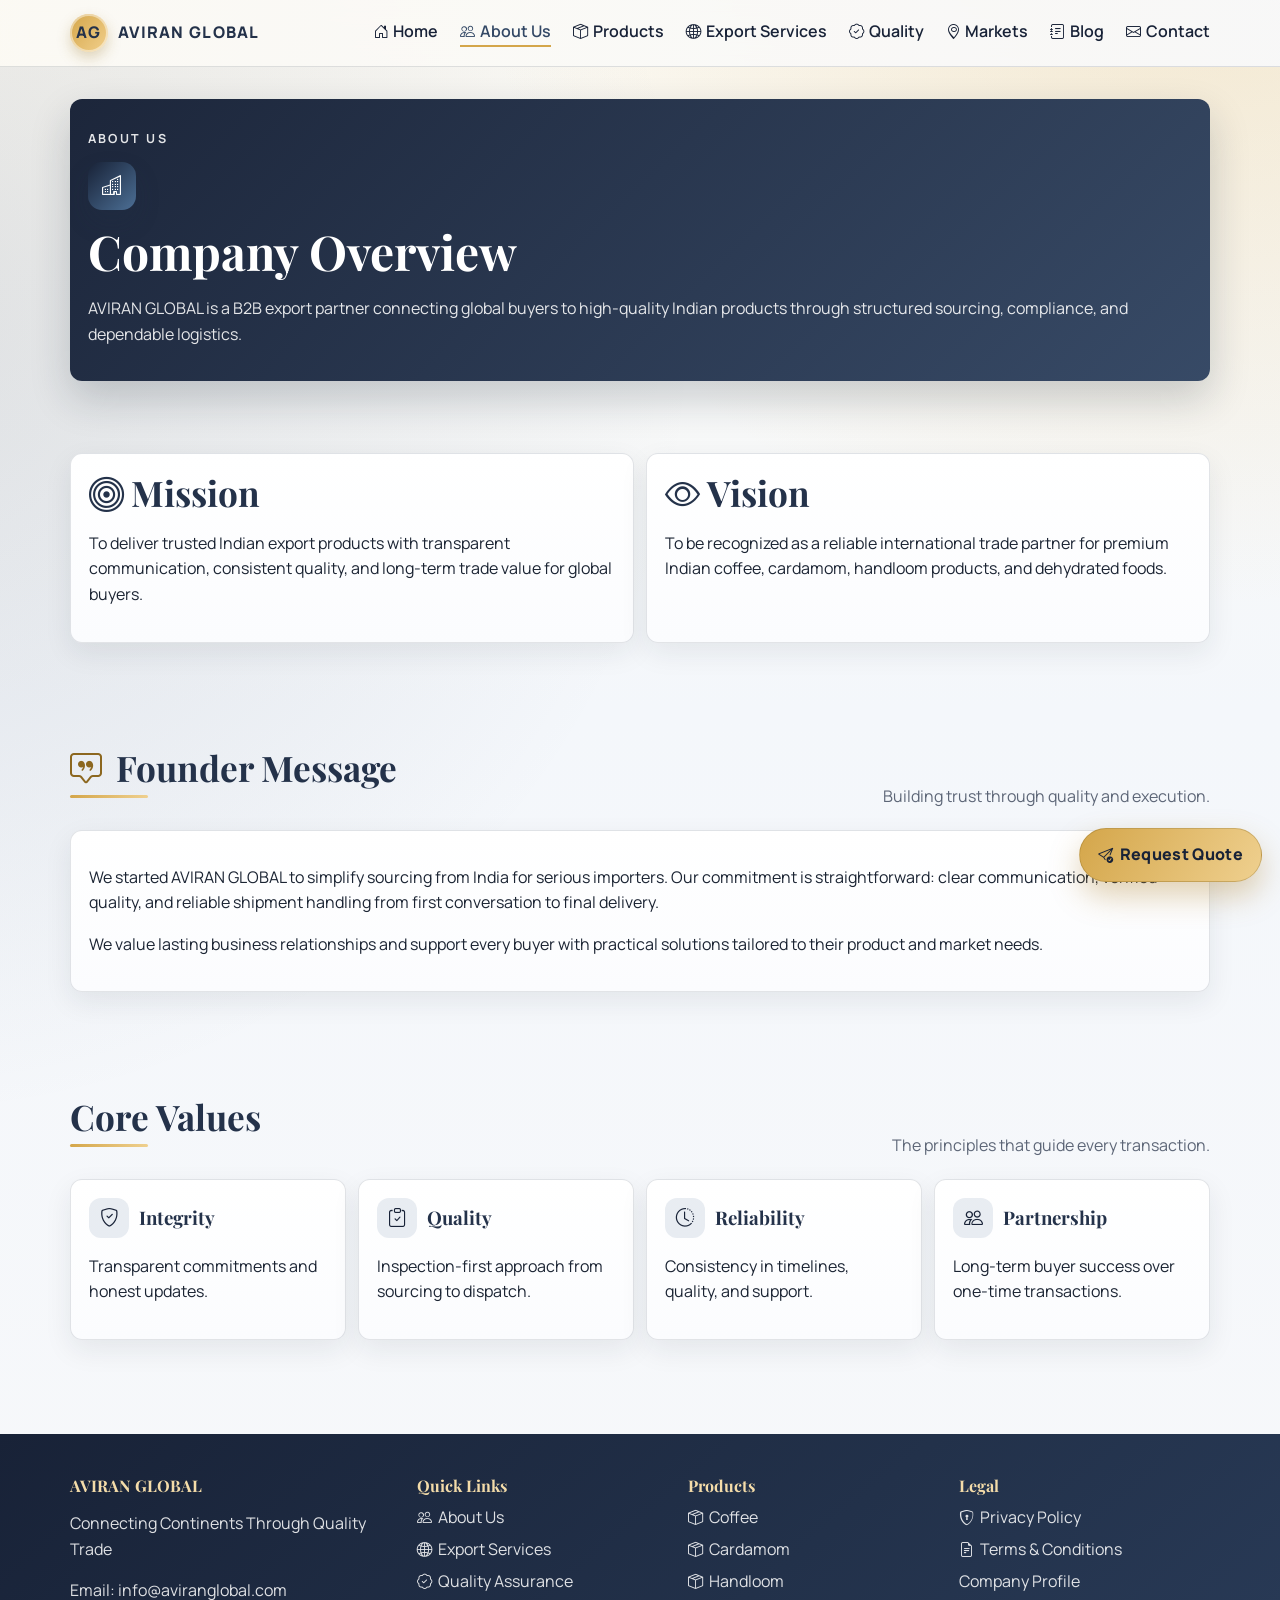
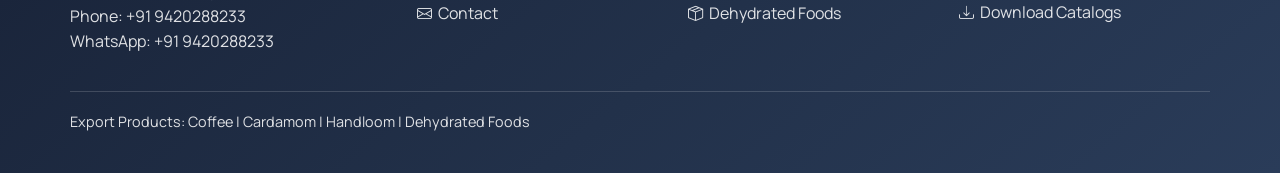
==== commit ba935c14: "Enhance site pages with Bootstrap icons and improved layout for better visual appeal" ====
--- a/about.html
+++ b/about.html
@@ -22,6 +22,7 @@
   <link rel="preconnect" href="https://fonts.googleapis.com" />
   <link rel="preconnect" href="https://fonts.gstatic.com" crossorigin />
   <link href="https://fonts.googleapis.com/css2?family=Manrope:wght@400;500;600;700;800&family=Playfair+Display:wght@600;700;800&display=swap" rel="stylesheet" />
+  <link rel="stylesheet" href="https://cdn.jsdelivr.net/npm/bootstrap-icons@1.11.3/font/bootstrap-icons.min.css" />
   <link rel="stylesheet" href="assets/css/styles.css" />
   <link rel="icon" type="image/svg+xml" href="assets/img/favicon.svg" />
   <link rel="shortcut icon" href="assets/img/favicon.svg" />
@@ -39,19 +40,32 @@
 
   <main>
     <section class="page-hero">
-      <div class="container"><article class="card reveal"><p class="eyebrow">About Us</p><h1>Company Overview</h1><p>AVIRAN GLOBAL is a B2B export partner connecting global buyers to high-quality Indian products through structured sourcing, compliance, and dependable logistics.</p></article></div>
+      <div class="container">
+        <article class="card reveal">
+          <p class="eyebrow">About Us</p>
+          <div class="hero-icon"><i class="bi bi-buildings" aria-hidden="true"></i></div>
+          <h1>Company Overview</h1>
+          <p>AVIRAN GLOBAL is a B2B export partner connecting global buyers to high-quality Indian products through structured sourcing, compliance, and dependable logistics.</p>
+        </article>
+      </div>
     </section>
 
     <section>
       <div class="container grid-2 reveal">
-        <article class="card"><h2>Mission</h2><p>To deliver trusted Indian export products with transparent communication, consistent quality, and long-term trade value for global buyers.</p></article>
-        <article class="card"><h2>Vision</h2><p>To be recognized as a reliable international trade partner for premium Indian coffee, cardamom, handloom products, and dehydrated foods.</p></article>
+        <article class="card">
+          <h2><span class="icon-label"><i class="bi bi-bullseye" aria-hidden="true"></i>Mission</span></h2>
+          <p>To deliver trusted Indian export products with transparent communication, consistent quality, and long-term trade value for global buyers.</p>
+        </article>
+        <article class="card">
+          <h2><span class="icon-label"><i class="bi bi-eye" aria-hidden="true"></i>Vision</span></h2>
+          <p>To be recognized as a reliable international trade partner for premium Indian coffee, cardamom, handloom products, and dehydrated foods.</p>
+        </article>
       </div>
     </section>
 
     <section>
       <div class="container reveal">
-        <div class="section-head"><h2>Founder Message</h2><p>Building trust through quality and execution.</p></div>
+        <div class="section-head"><h2><span class="icon-label"><i class="bi bi-chat-square-quote" aria-hidden="true"></i>Founder Message</span></h2><p>Building trust through quality and execution.</p></div>
         <article class="card"><p>We started AVIRAN GLOBAL to simplify sourcing from India for serious importers. Our commitment is straightforward: clear communication, verified quality, and reliable shipment handling from first conversation to final delivery.</p><p>We value lasting business relationships and support every buyer with practical solutions tailored to their product and market needs.</p></article>
       </div>
     </section>
@@ -60,10 +74,10 @@
       <div class="container reveal">
         <div class="section-head"><h2>Core Values</h2><p>The principles that guide every transaction.</p></div>
         <div class="grid-4">
-          <article class="card"><h3>Integrity</h3><p>Transparent commitments and honest updates.</p></article>
-          <article class="card"><h3>Quality</h3><p>Inspection-first approach from sourcing to dispatch.</p></article>
-          <article class="card"><h3>Reliability</h3><p>Consistency in timelines, quality, and support.</p></article>
-          <article class="card"><h3>Partnership</h3><p>Long-term buyer success over one-time transactions.</p></article>
+          <article class="card about-value-card"><h3><span class="feature-icon"><i class="bi bi-shield-check" aria-hidden="true"></i></span>Integrity</h3><p>Transparent commitments and honest updates.</p></article>
+          <article class="card about-value-card"><h3><span class="feature-icon"><i class="bi bi-clipboard-check" aria-hidden="true"></i></span>Quality</h3><p>Inspection-first approach from sourcing to dispatch.</p></article>
+          <article class="card about-value-card"><h3><span class="feature-icon"><i class="bi bi-clock-history" aria-hidden="true"></i></span>Reliability</h3><p>Consistency in timelines, quality, and support.</p></article>
+          <article class="card about-value-card"><h3><span class="feature-icon"><i class="bi bi-people" aria-hidden="true"></i></span>Partnership</h3><p>Long-term buyer success over one-time transactions.</p></article>
         </div>
       </div>
     </section>
--- a/assets/css/styles.css
+++ b/assets/css/styles.css
@@ -998,6 +998,42 @@
   gap: 0.45rem;
 }
 
+.hero-icon {
+  display: inline-flex;
+  align-items: center;
+  justify-content: center;
+  width: 48px;
+  height: 48px;
+  border-radius: 14px;
+  margin-bottom: 0.8rem;
+  background: linear-gradient(135deg, var(--navy-deep), #4c6f95);
+  color: #ffffff;
+  font-size: 1.25rem;
+  box-shadow: 0 12px 24px rgba(36, 50, 74, 0.18);
+}
+
+.feature-icon {
+  display: inline-flex;
+  align-items: center;
+  justify-content: center;
+  width: 40px;
+  height: 40px;
+  border-radius: 12px;
+  margin-right: 0.6rem;
+  background: rgba(76, 111, 149, 0.12);
+  color: var(--navy-deep);
+  flex-shrink: 0;
+}
+
+.about-value-card {
+  transition: transform 0.25s ease, box-shadow 0.25s ease;
+}
+
+.about-value-card:hover {
+  transform: translateY(-3px);
+  box-shadow: 0 12px 24px rgba(36, 50, 74, 0.12);
+}
+
 .contact-actions {
   margin: 6px 0 14px;
 }
